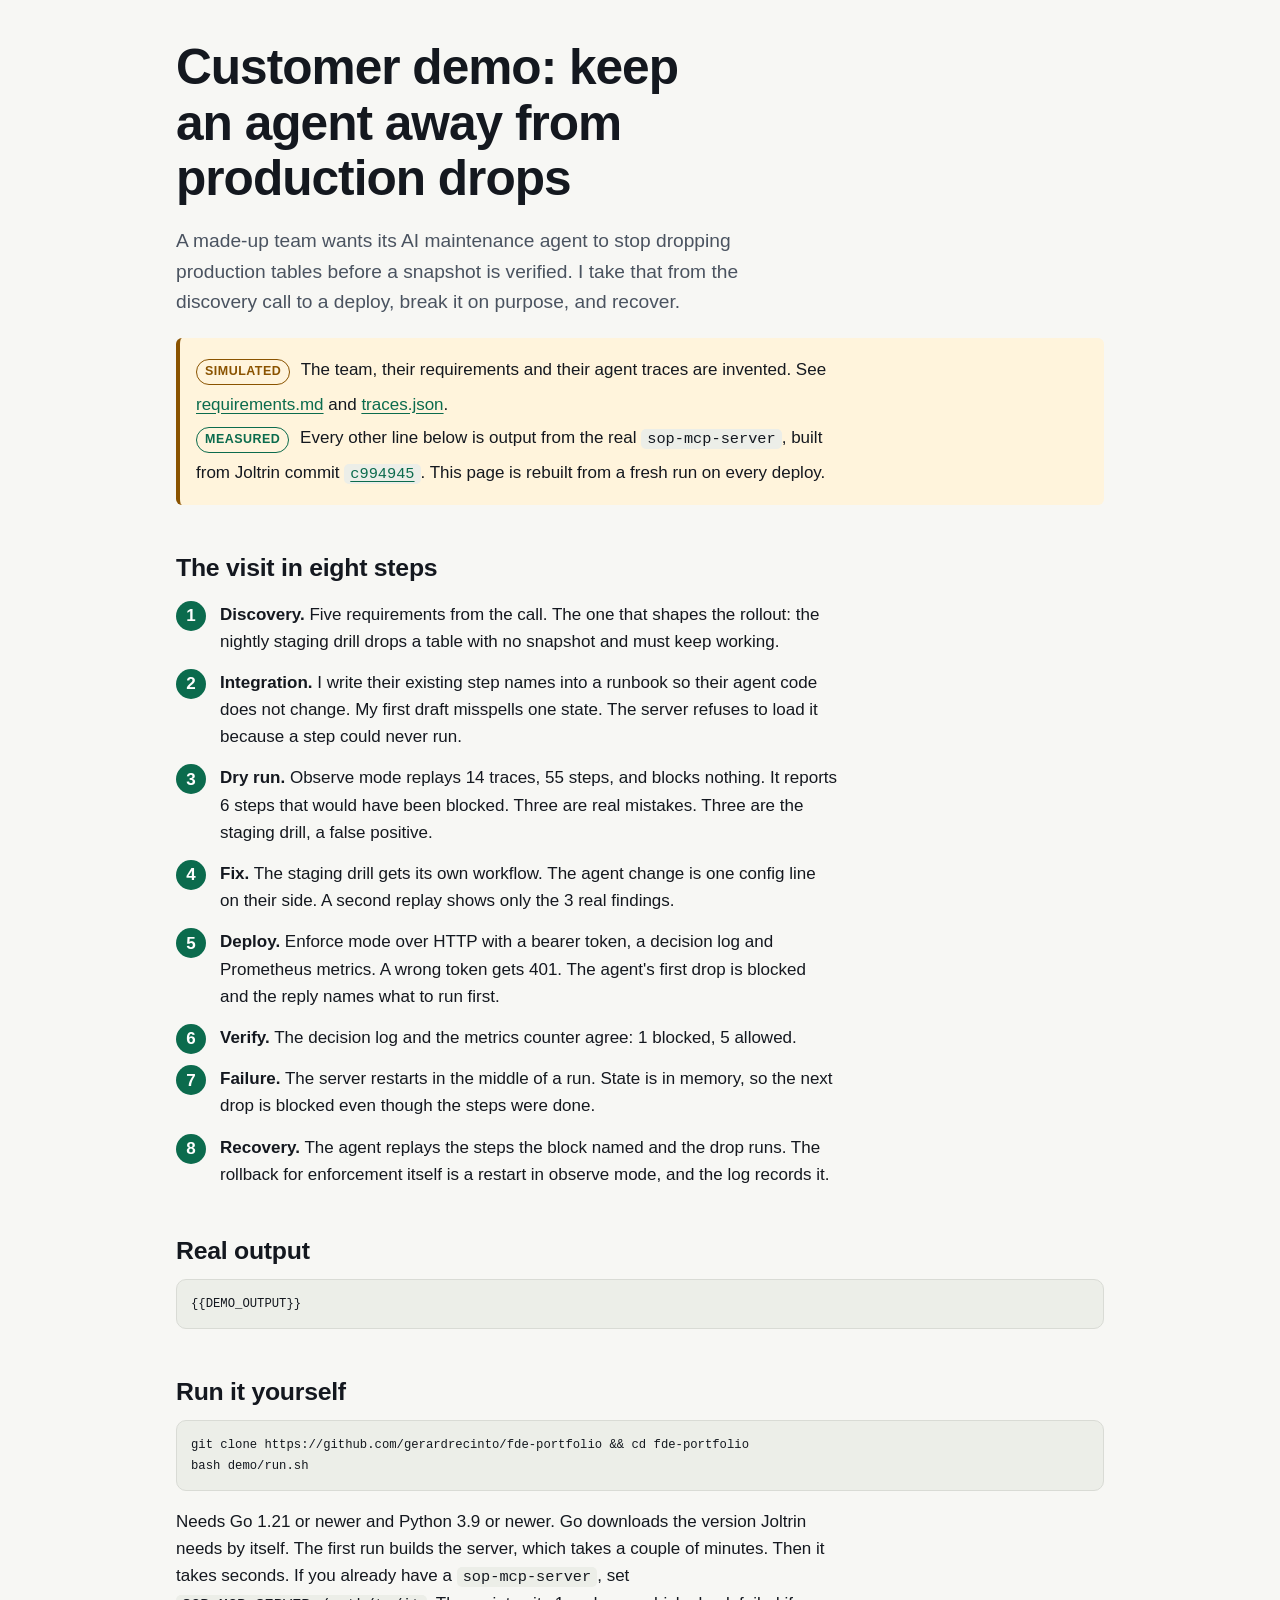
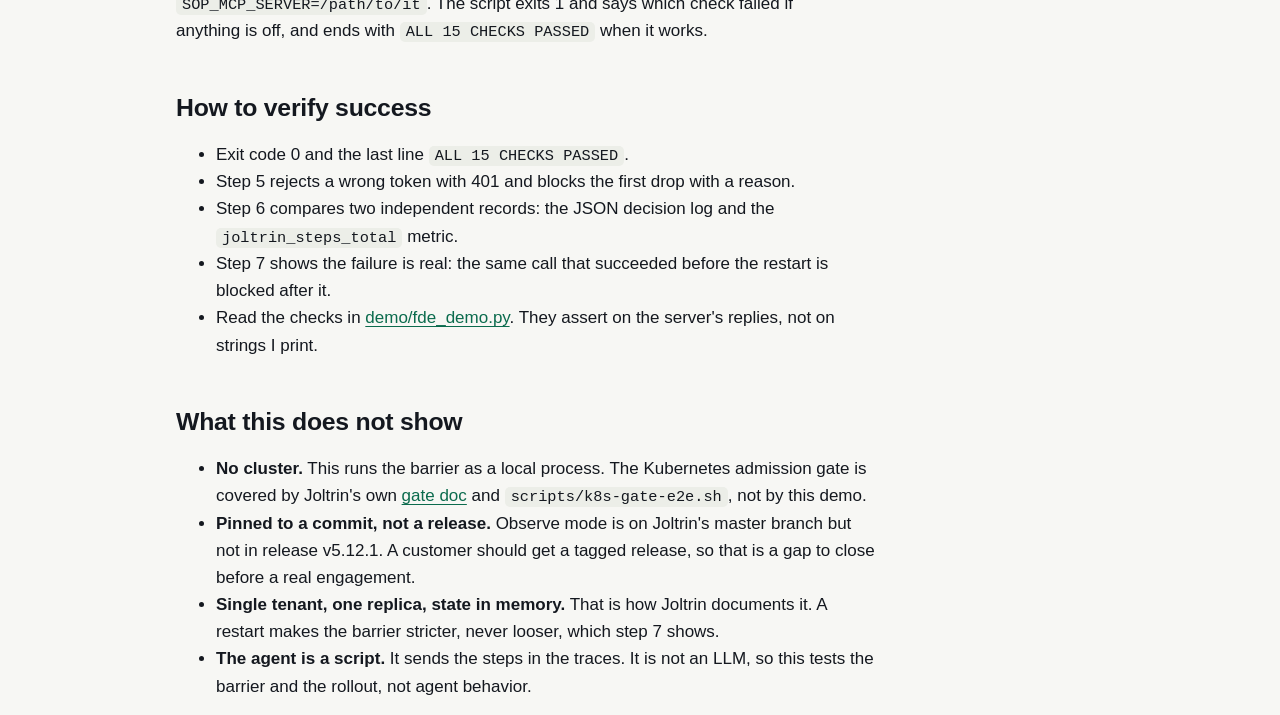
==== site/demo.html @ f03c9e94 "Add the forward deployed engineer portfolio: home, customer demo, case studies and interview answers" ====
<!doctype html><html lang="en"><head><meta charset="utf-8"><meta name="viewport" content="width=device-width,initial-scale=1"><meta name="color-scheme" content="light dark"><title>Customer demo | Gerard Recinto</title>
<meta name="description" content="A simulated customer visit run against the real Joltrin server: scoping, integration, dry run, deploy, a failure and the recovery."><link rel="stylesheet" href="style.css"></head><body>
<!--NAV-->
<main id="main" class="wrap">
<h1>Customer demo: keep an agent away from production drops</h1>
<p class="lede">A made-up team wants its AI maintenance agent to stop dropping production tables before a snapshot is verified. I take that from the discovery call to a deploy, break it on purpose, and recover.</p>
<div class="note"><p><span class="tag sim">Simulated</span> The team, their requirements and their agent traces are invented. See <a href="https://github.com/gerardrecinto/fde-portfolio/blob/main/demo/customer/requirements.md">requirements.md</a> and <a href="https://github.com/gerardrecinto/fde-portfolio/blob/main/demo/customer/traces.json">traces.json</a>.</p>
<p><span class="tag real">Measured</span> Every other line below is output from the real <code>sop-mcp-server</code>, built from Joltrin commit <a href="https://github.com/SharedCode/joltrin/commit/c994945ffe148a1936168e03db1a40edf1e8ae4d"><code>c994945</code></a>. This page is rebuilt from a fresh run on every deploy.</p></div>

<h2>The visit in eight steps</h2>
<ol class="steps">
<li><strong>Discovery.</strong> Five requirements from the call. The one that shapes the rollout: the nightly staging drill drops a table with no snapshot and must keep working.</li>
<li><strong>Integration.</strong> I write their existing step names into a runbook so their agent code does not change. My first draft misspells one state. The server refuses to load it because a step could never run.</li>
<li><strong>Dry run.</strong> Observe mode replays 14 traces, 55 steps, and blocks nothing. It reports 6 steps that would have been blocked. Three are real mistakes. Three are the staging drill, a false positive.</li>
<li><strong>Fix.</strong> The staging drill gets its own workflow. The agent change is one config line on their side. A second replay shows only the 3 real findings.</li>
<li><strong>Deploy.</strong> Enforce mode over HTTP with a bearer token, a decision log and Prometheus metrics. A wrong token gets 401. The agent's first drop is blocked and the reply names what to run first.</li>
<li><strong>Verify.</strong> The decision log and the metrics counter agree: 1 blocked, 5 allowed.</li>
<li><strong>Failure.</strong> The server restarts in the middle of a run. State is in memory, so the next drop is blocked even though the steps were done.</li>
<li><strong>Recovery.</strong> The agent replays the steps the block named and the drop runs. The rollback for enforcement itself is a restart in observe mode, and the log records it.</li>
</ol>

<h2>Real output</h2>
<pre><code>{{DEMO_OUTPUT}}</code></pre>

<h2>Run it yourself</h2>
<pre><code>git clone https://github.com/gerardrecinto/fde-portfolio && cd fde-portfolio
bash demo/run.sh</code></pre>
<p>Needs Go 1.21 or newer and Python 3.9 or newer. Go downloads the version Joltrin needs by itself. The first run builds the server, which takes a couple of minutes. Then it takes seconds. If you already have a <code>sop-mcp-server</code>, set <code>SOP_MCP_SERVER=/path/to/it</code>. The script exits 1 and says which check failed if anything is off, and ends with <code>ALL 15 CHECKS PASSED</code> when it works.</p>

<h2>How to verify success</h2>
<ul>
<li>Exit code 0 and the last line <code>ALL 15 CHECKS PASSED</code>.</li>
<li>Step 5 rejects a wrong token with 401 and blocks the first drop with a reason.</li>
<li>Step 6 compares two independent records: the JSON decision log and the <code>joltrin_steps_total</code> metric.</li>
<li>Step 7 shows the failure is real: the same call that succeeded before the restart is blocked after it.</li>
<li>Read the checks in <a href="https://github.com/gerardrecinto/fde-portfolio/blob/main/demo/fde_demo.py">demo/fde_demo.py</a>. They assert on the server's replies, not on strings I print.</li>
</ul>

<h2 id="what-not">What this does not show</h2>
<ul>
<li><strong>No cluster.</strong> This runs the barrier as a local process. The Kubernetes admission gate is covered by Joltrin's own <a href="https://github.com/SharedCode/joltrin/blob/master/docs/KUBERNETES_GATE.md">gate doc</a> and <code>scripts/k8s-gate-e2e.sh</code>, not by this demo.</li>
<li><strong>Pinned to a commit, not a release.</strong> Observe mode is on Joltrin's master branch but not in release v5.12.1. A customer should get a tagged release, so that is a gap to close before a real engagement.</li>
<li><strong>Single tenant, one replica, state in memory.</strong> That is how Joltrin documents it. A restart makes the barrier stricter, never looser, which step 7 shows.</li>
<li><strong>The agent is a script.</strong> It sends the steps in the traces. It is not an LLM, so this tests the barrier and the rollout, not agent behavior.</li>
</ul>
</main>
<!--FOOT-->
</body></html>
---- site/style.css ----
:root{--bg:#f7f7f4;--card:#fff;--fg:#14181f;--mut:#4a5360;--line:#d9dbd5;--acc:#0b6b4d;--acc-fg:#fff;--code:#eceee8;--ok:#0b6b4d;--sim:#8a5300;--warn-bg:#fff4dc}
:root[data-theme=dark]{--bg:#0d1117;--card:#151b23;--fg:#e8ecf1;--mut:#a3adba;--line:#2a323d;--acc:#3ddc97;--acc-fg:#06241a;--code:#1b232d;--ok:#3ddc97;--sim:#f3b34c;--warn-bg:#2b2412}
@media (prefers-color-scheme:dark){:root:not([data-theme=light]){--bg:#0d1117;--card:#151b23;--fg:#e8ecf1;--mut:#a3adba;--line:#2a323d;--acc:#3ddc97;--acc-fg:#06241a;--code:#1b232d;--ok:#3ddc97;--sim:#f3b34c;--warn-bg:#2b2412}}
*{box-sizing:border-box}
html{-webkit-text-size-adjust:100%}
body{margin:0;background:var(--bg);color:var(--fg);font:17px/1.6 -apple-system,BlinkMacSystemFont,"Segoe UI",Roboto,Helvetica,Arial,sans-serif}
a{color:var(--acc);text-underline-offset:3px}
a:focus-visible,button:focus-visible,summary:focus-visible{outline:3px solid var(--acc);outline-offset:2px;border-radius:4px}
.wrap{max-width:960px;margin:0 auto;padding:0 16px}
.skip{position:absolute;left:-999px;top:8px;background:var(--acc);color:var(--acc-fg);padding:8px 12px;border-radius:6px;z-index:10}
.skip:focus{left:8px}
header.top{border-bottom:1px solid var(--line);background:var(--bg);position:sticky;top:0;z-index:5}
header.top .wrap{display:flex;flex-wrap:wrap;align-items:center;gap:4px 18px;padding-top:10px;padding-bottom:10px}
header.top .brand{font-weight:700;color:var(--fg);text-decoration:none;margin-right:auto}
header.top nav{display:flex;flex-wrap:wrap;gap:2px 4px}
header.top nav a{color:var(--mut);text-decoration:none;padding:8px 10px;border-radius:6px;min-height:44px;display:inline-flex;align-items:center}
header.top nav a[aria-current=page],header.top nav a:hover{color:var(--fg);background:var(--code)}
h1{font-size:clamp(2rem,6vw,3.1rem);line-height:1.12;margin:40px 0 16px;letter-spacing:-.02em;max-width:20ch}
h2{font-size:1.55rem;line-height:1.25;margin:48px 0 12px;letter-spacing:-.01em}
h3{font-size:1.15rem;margin:24px 0 6px}
p,li{max-width:70ch}
.lede{font-size:1.2rem;color:var(--mut);max-width:60ch}
.btns{display:flex;flex-wrap:wrap;gap:10px;margin:22px 0}
.btn{display:inline-flex;align-items:center;min-height:44px;padding:0 18px;border-radius:8px;border:1px solid var(--line);color:var(--fg);text-decoration:none;font-weight:600;background:var(--card)}
.btn.primary{background:var(--acc);color:var(--acc-fg);border-color:var(--acc)}
.btn:hover{filter:brightness(1.07)}
.grid{display:grid;grid-template-columns:repeat(auto-fit,minmax(min(100%,280px),1fr));gap:16px}
.card{background:var(--card);border:1px solid var(--line);border-radius:12px;padding:20px}
.card h3{margin-top:0}
.tag{display:inline-block;font-size:.78rem;font-weight:700;letter-spacing:.04em;text-transform:uppercase;padding:2px 8px;border-radius:99px;border:1px solid var(--line);color:var(--mut);margin:0 6px 6px 0}
.tag.real{color:var(--ok);border-color:var(--ok)}
.tag.sim{color:var(--sim);border-color:var(--sim)}
.links{display:flex;flex-wrap:wrap;gap:6px 16px;margin:12px 0 0;padding:0;list-style:none}
.links a{display:inline-block;padding:6px 0}
pre,code{font-family:ui-monospace,SFMono-Regular,Menlo,Consolas,monospace}
code{background:var(--code);padding:1px 6px;border-radius:5px;font-size:.9em;overflow-wrap:anywhere}
pre{background:var(--code);border:1px solid var(--line);border-radius:10px;padding:14px;overflow-x:auto;font-size:.85rem;line-height:1.5;margin:12px 0;max-width:100%}
pre code{background:none;padding:0;overflow-wrap:normal}
.note{background:var(--warn-bg);border-left:4px solid var(--sim);padding:12px 16px;border-radius:6px;margin:20px 0}
.note p{margin:6px 0}
table{border-collapse:collapse;width:100%;display:block;overflow-x:auto}
th,td{text-align:left;padding:8px 12px;border-bottom:1px solid var(--line);vertical-align:top}
details{background:var(--card);border:1px solid var(--line);border-radius:10px;margin:10px 0;padding:0 16px}
summary{cursor:pointer;padding:12px 0;font-weight:600;min-height:44px}
.say{font-size:1.08rem;border-left:4px solid var(--acc);padding:2px 0 2px 14px;margin:10px 0}
.qa{margin:36px 0;padding-top:8px}
.qa h2{margin:0 0 6px;font-size:1.25rem}
.qa .topic{color:var(--mut);font-size:.9rem;margin:0 0 6px}
.ev{font-size:.95rem;color:var(--mut)}
footer{border-top:1px solid var(--line);margin-top:64px;padding:24px 0 48px;color:var(--mut);font-size:.92rem}
.steps{counter-reset:s;list-style:none;padding:0}
.steps li{counter-increment:s;position:relative;padding-left:44px;margin:14px 0}
.steps li::before{content:counter(s);position:absolute;left:0;top:0;width:30px;height:30px;border-radius:50%;background:var(--acc);color:var(--acc-fg);font-weight:700;display:grid;place-items:center}
@media (max-width:520px){body{font-size:16px}h2{margin-top:36px}header.top nav a{padding:8px 8px}}
@media (prefers-reduced-motion:no-preference){.btn,.card{transition:transform .15s}.btn:hover{transform:translateY(-1px)}}
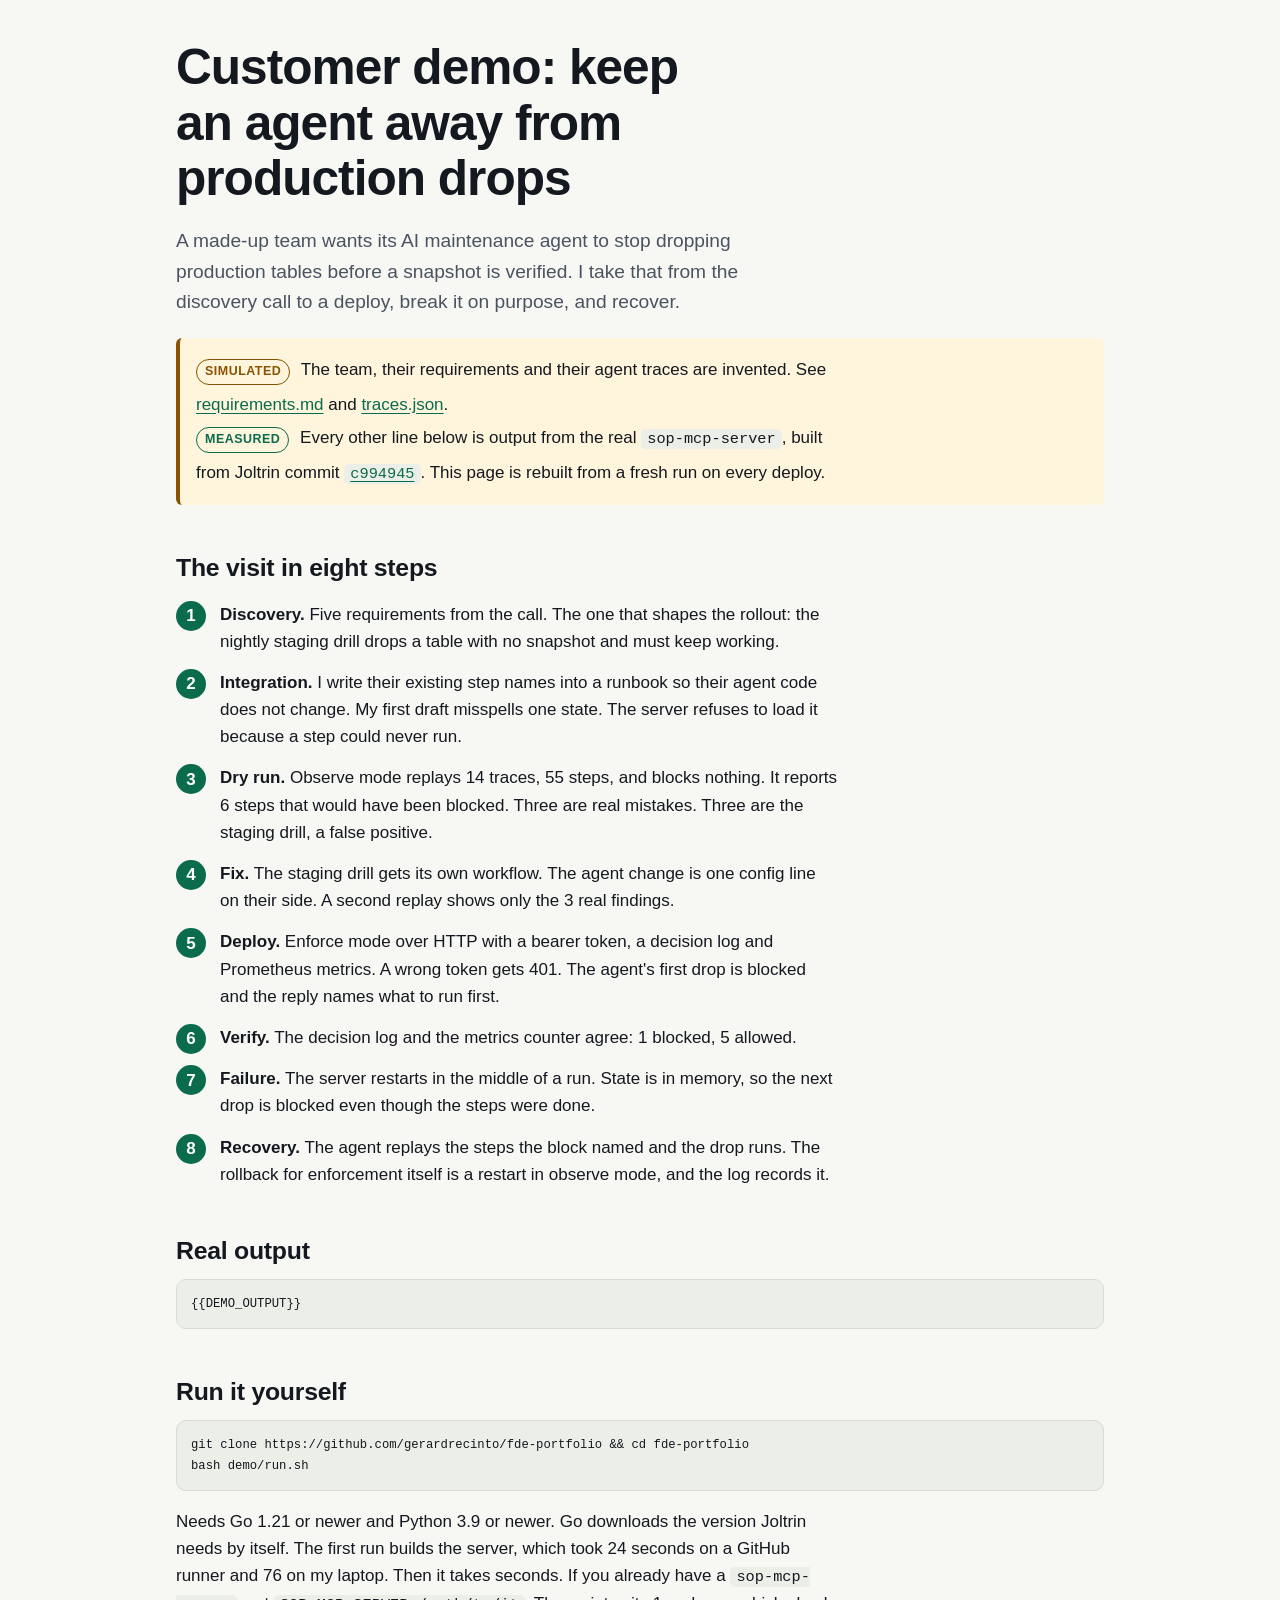
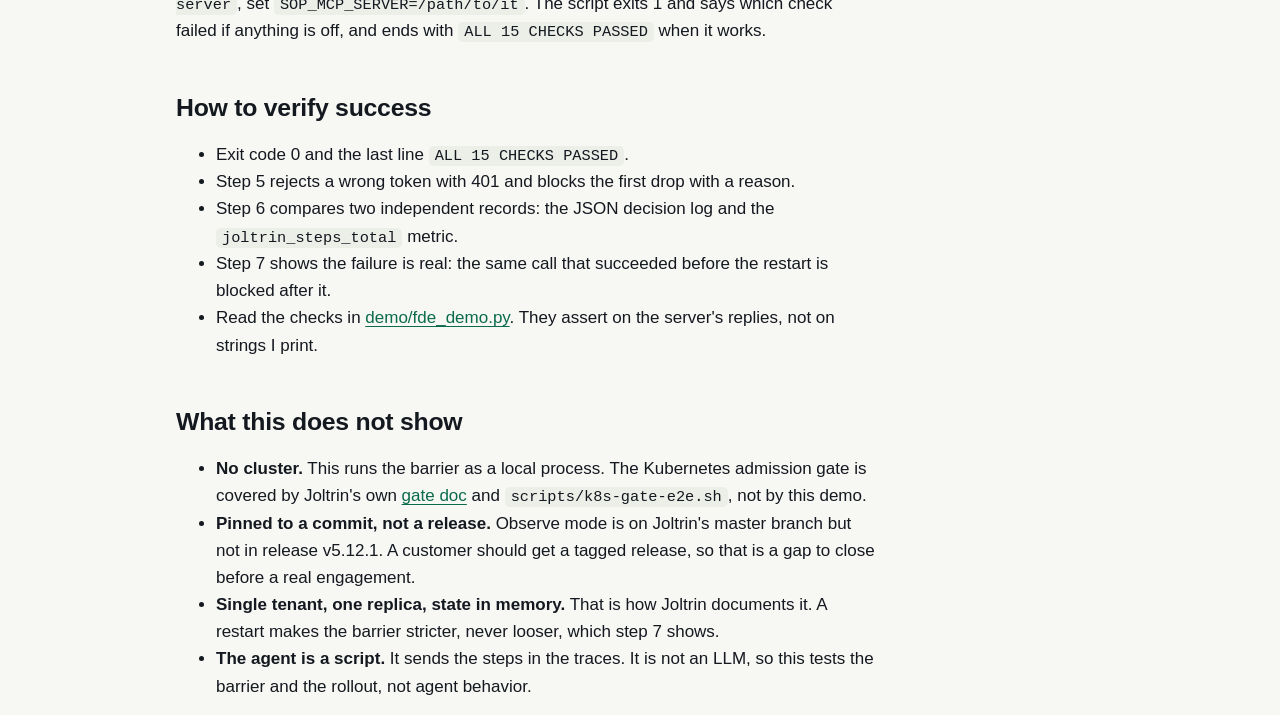
==== commit 0e090c8c: "Say how long the first run takes and check for Go before building" ====
--- a/site/demo.html
+++ b/site/demo.html
@@ -25,7 +25,7 @@
 <h2>Run it yourself</h2>
 <pre><code>git clone https://github.com/gerardrecinto/fde-portfolio && cd fde-portfolio
 bash demo/run.sh</code></pre>
-<p>Needs Go 1.21 or newer and Python 3.9 or newer. Go downloads the version Joltrin needs by itself. The first run builds the server, which takes a couple of minutes. Then it takes seconds. If you already have a <code>sop-mcp-server</code>, set <code>SOP_MCP_SERVER=/path/to/it</code>. The script exits 1 and says which check failed if anything is off, and ends with <code>ALL 15 CHECKS PASSED</code> when it works.</p>
+<p>Needs Go 1.21 or newer and Python 3.9 or newer. Go downloads the version Joltrin needs by itself. The first run builds the server, which took 24 seconds on a GitHub runner and 76 on my laptop. Then it takes seconds. If you already have a <code>sop-mcp-server</code>, set <code>SOP_MCP_SERVER=/path/to/it</code>. The script exits 1 and says which check failed if anything is off, and ends with <code>ALL 15 CHECKS PASSED</code> when it works.</p>
 
 <h2>How to verify success</h2>
 <ul>
